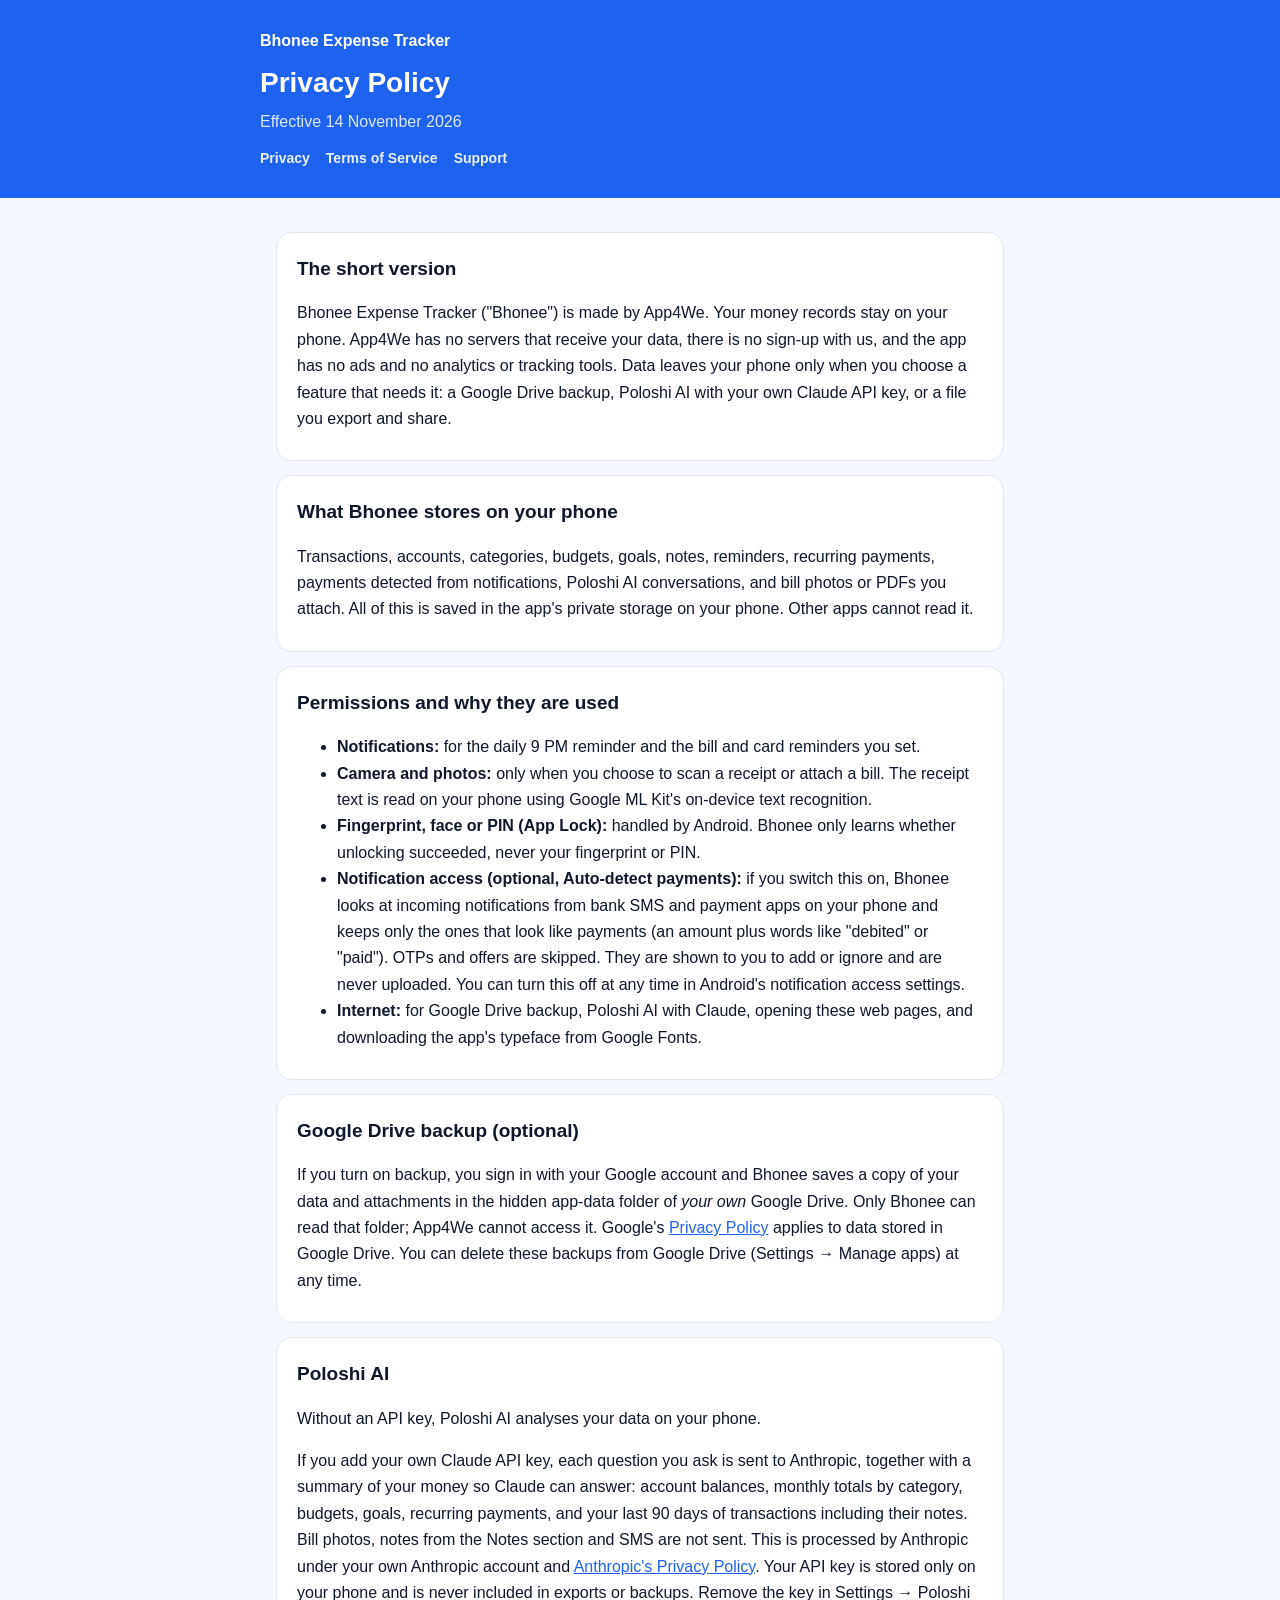
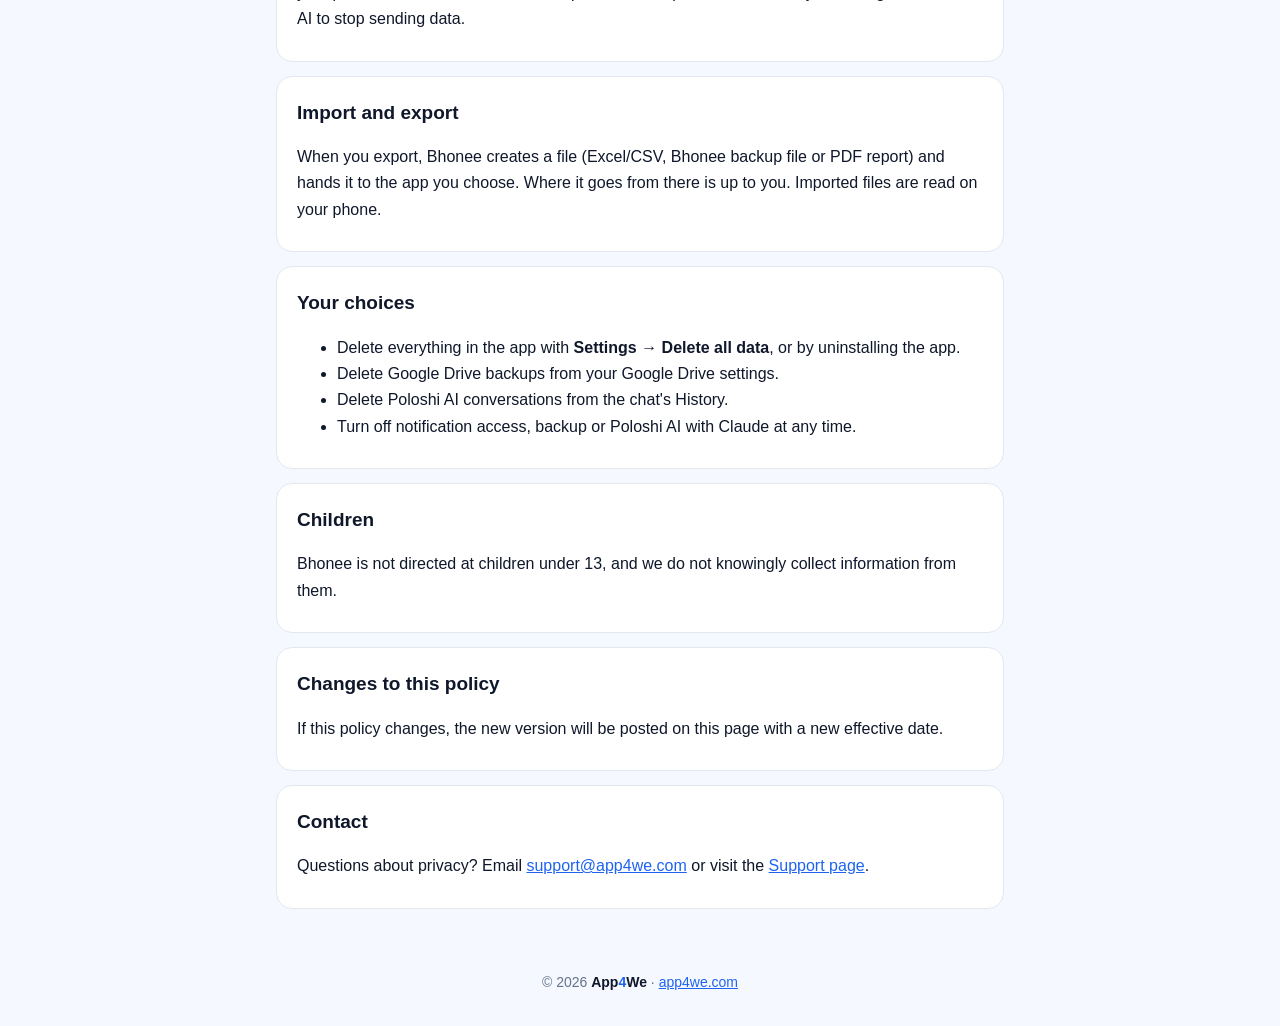
==== Bhoneeexpencetracker/privacy.html @ e9fcf6f7 "Add files via upload" ====
<!doctype html>
<html lang="en">
<head>
<meta charset="utf-8">
<meta name="viewport" content="width=device-width, initial-scale=1">
<title>Privacy Policy · Bhonee Expense Tracker</title>
<meta name="description" content="How Bhonee Expense Tracker by App4We handles your data.">
<style>
  :root { --blue: #1E63F0; --text: #0F172A; --muted: #64748B; --bg: #F5F8FF; --card: #FFFFFF; --line: #E2E8F0; }
  @media (prefers-color-scheme: dark) { :root { --text: #E5E7EB; --muted: #94A3B8; --bg: #0B1220; --card: #111A2E; --line: #1E293B; } }
  * { box-sizing: border-box; }
  body { margin: 0; background: var(--bg); color: var(--text); font: 16px/1.65 -apple-system, "Segoe UI", Roboto, "Helvetica Neue", Arial, sans-serif; }
  header { background: var(--blue); color: #fff; padding: 28px 16px; }
  header .wrap { max-width: 760px; margin: 0 auto; }
  header a { color: #fff; text-decoration: none; font-weight: 700; }
  header h1 { margin: 6px 0 2px; font-size: 28px; }
  header p { margin: 0; opacity: .85; }
  main { max-width: 760px; margin: 0 auto; padding: 20px 16px 40px; }
  section { background: var(--card); border: 1px solid var(--line); border-radius: 16px; padding: 4px 20px 12px; margin: 14px 0; }
  h2 { font-size: 19px; margin: 16px 0 6px; }
  a { color: var(--blue); }
  nav { display: flex; gap: 16px; flex-wrap: wrap; margin-top: 12px; font-size: 14px; }
  nav a { color: #fff; opacity: .9; font-weight: 600; }
  footer { text-align: center; color: var(--muted); font-size: 14px; padding: 8px 16px 32px; }
  .brand b { color: var(--text); } .brand .four { color: var(--blue); font-weight: 800; }
  .muted { color: var(--muted); }
</style>
</head>
<body>
<header>
  <div class="wrap">
    <a href="./">Bhonee Expense Tracker</a>
    <h1>Privacy Policy</h1>
    <p>Effective 14 November 2026</p>
    <nav><a href="privacy.html">Privacy</a><a href="termsofservice.html">Terms of Service</a><a href="support.html">Support</a></nav>
  </div>
</header>
<main>
  <section>
    <h2>The short version</h2>
    <p>Bhonee Expense Tracker ("Bhonee") is made by App4We. Your money records stay on your phone. App4We has no servers that receive your data, there is no sign-up with us, and the app has no ads and no analytics or tracking tools. Data leaves your phone only when you choose a feature that needs it: a Google Drive backup, Poloshi AI with your own Claude API key, or a file you export and share.</p>
  </section>

  <section>
    <h2>What Bhonee stores on your phone</h2>
    <p>Transactions, accounts, categories, budgets, goals, notes, reminders, recurring payments, payments detected from notifications, Poloshi AI conversations, and bill photos or PDFs you attach. All of this is saved in the app's private storage on your phone. Other apps cannot read it.</p>
  </section>

  <section>
    <h2>Permissions and why they are used</h2>
    <ul>
      <li><b>Notifications:</b> for the daily 9 PM reminder and the bill and card reminders you set.</li>
      <li><b>Camera and photos:</b> only when you choose to scan a receipt or attach a bill. The receipt text is read on your phone using Google ML Kit's on-device text recognition.</li>
      <li><b>Fingerprint, face or PIN (App Lock):</b> handled by Android. Bhonee only learns whether unlocking succeeded, never your fingerprint or PIN.</li>
      <li><b>Notification access (optional, Auto-detect payments):</b> if you switch this on, Bhonee looks at incoming notifications from bank SMS and payment apps on your phone and keeps only the ones that look like payments (an amount plus words like "debited" or "paid"). OTPs and offers are skipped. They are shown to you to add or ignore and are never uploaded. You can turn this off at any time in Android's notification access settings.</li>
      <li><b>Internet:</b> for Google Drive backup, Poloshi AI with Claude, opening these web pages, and downloading the app's typeface from Google Fonts.</li>
    </ul>
  </section>

  <section>
    <h2>Google Drive backup (optional)</h2>
    <p>If you turn on backup, you sign in with your Google account and Bhonee saves a copy of your data and attachments in the hidden app-data folder of <i>your own</i> Google Drive. Only Bhonee can read that folder; App4We cannot access it. Google's <a href="https://policies.google.com/privacy">Privacy Policy</a> applies to data stored in Google Drive. You can delete these backups from Google Drive (Settings → Manage apps) at any time.</p>
  </section>

  <section>
    <h2>Poloshi AI</h2>
    <p>Without an API key, Poloshi AI analyses your data on your phone.</p>
    <p>If you add your own Claude API key, each question you ask is sent to Anthropic, together with a summary of your money so Claude can answer: account balances, monthly totals by category, budgets, goals, recurring payments, and your last 90 days of transactions including their notes. Bill photos, notes from the Notes section and SMS are not sent. This is processed by Anthropic under your own Anthropic account and <a href="https://www.anthropic.com/legal/privacy">Anthropic's Privacy Policy</a>. Your API key is stored only on your phone and is never included in exports or backups. Remove the key in Settings → Poloshi AI to stop sending data.</p>
  </section>

  <section>
    <h2>Import and export</h2>
    <p>When you export, Bhonee creates a file (Excel/CSV, Bhonee backup file or PDF report) and hands it to the app you choose. Where it goes from there is up to you. Imported files are read on your phone.</p>
  </section>

  <section>
    <h2>Your choices</h2>
    <ul>
      <li>Delete everything in the app with <b>Settings → Delete all data</b>, or by uninstalling the app.</li>
      <li>Delete Google Drive backups from your Google Drive settings.</li>
      <li>Delete Poloshi AI conversations from the chat's History.</li>
      <li>Turn off notification access, backup or Poloshi AI with Claude at any time.</li>
    </ul>
  </section>

  <section>
    <h2>Children</h2>
    <p>Bhonee is not directed at children under 13, and we do not knowingly collect information from them.</p>
  </section>

  <section>
    <h2>Changes to this policy</h2>
    <p>If this policy changes, the new version will be posted on this page with a new effective date.</p>
  </section>

  <section>
    <h2>Contact</h2>
    <p>Questions about privacy? Email <a href="mailto:support@app4we.com">support@app4we.com</a> or visit the <a href="support.html">Support page</a>.</p>
  </section>
</main>
<footer>
  © 2026 <span class="brand"><b>App</b><span class="four">4</span><b>We</b></span> · <a href="https://app4we.com">app4we.com</a>
</footer>
</body>
</html>
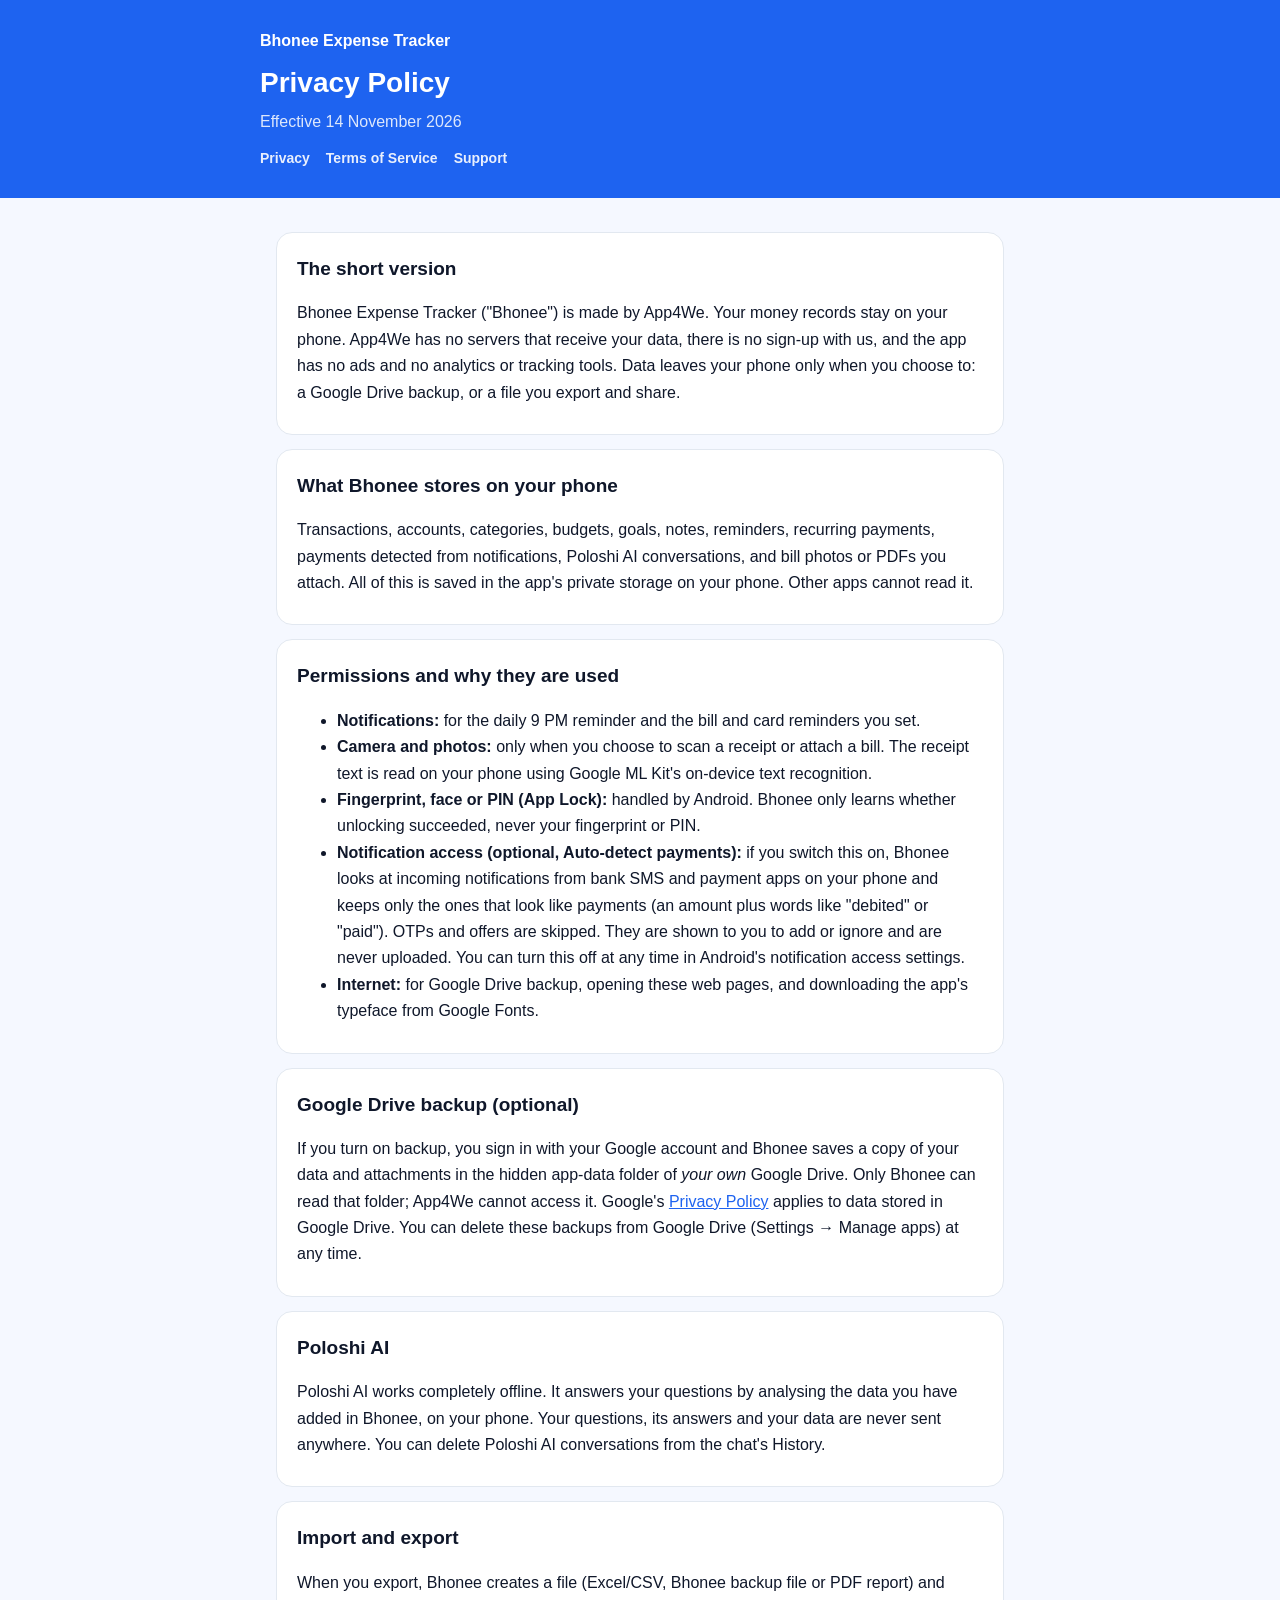
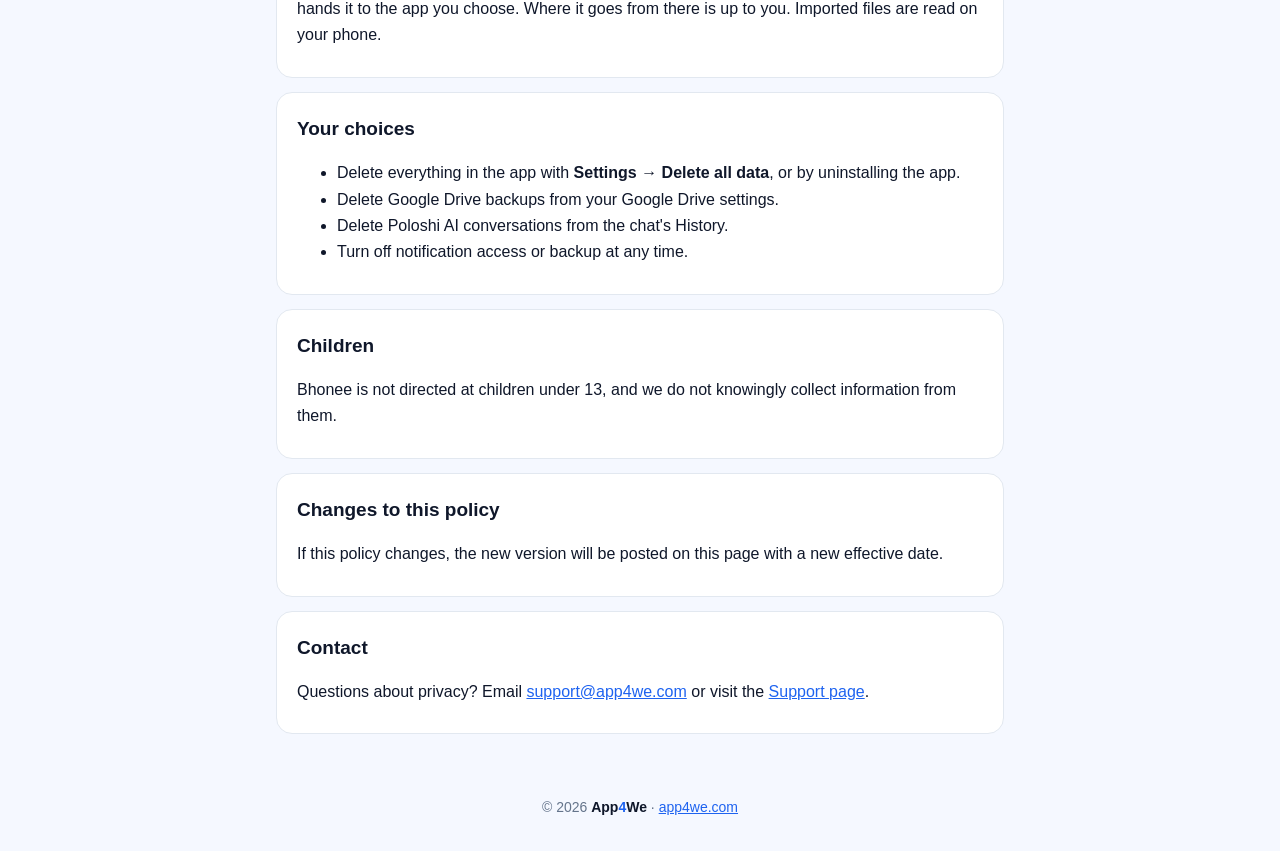
==== commit 39f71d99: "Update privacy.html" ====
--- a/Bhoneeexpencetracker/privacy.html
+++ b/Bhoneeexpencetracker/privacy.html
@@ -38,7 +38,7 @@
 <main>
   <section>
     <h2>The short version</h2>
-    <p>Bhonee Expense Tracker ("Bhonee") is made by App4We. Your money records stay on your phone. App4We has no servers that receive your data, there is no sign-up with us, and the app has no ads and no analytics or tracking tools. Data leaves your phone only when you choose a feature that needs it: a Google Drive backup, Poloshi AI with your own Claude API key, or a file you export and share.</p>
+    <p>Bhonee Expense Tracker ("Bhonee") is made by App4We. Your money records stay on your phone. App4We has no servers that receive your data, there is no sign-up with us, and the app has no ads and no analytics or tracking tools. Data leaves your phone only when you choose to: a Google Drive backup, or a file you export and share.</p>
   </section>
 
   <section>
@@ -53,7 +53,7 @@
       <li><b>Camera and photos:</b> only when you choose to scan a receipt or attach a bill. The receipt text is read on your phone using Google ML Kit's on-device text recognition.</li>
       <li><b>Fingerprint, face or PIN (App Lock):</b> handled by Android. Bhonee only learns whether unlocking succeeded, never your fingerprint or PIN.</li>
       <li><b>Notification access (optional, Auto-detect payments):</b> if you switch this on, Bhonee looks at incoming notifications from bank SMS and payment apps on your phone and keeps only the ones that look like payments (an amount plus words like "debited" or "paid"). OTPs and offers are skipped. They are shown to you to add or ignore and are never uploaded. You can turn this off at any time in Android's notification access settings.</li>
-      <li><b>Internet:</b> for Google Drive backup, Poloshi AI with Claude, opening these web pages, and downloading the app's typeface from Google Fonts.</li>
+      <li><b>Internet:</b> for Google Drive backup, opening these web pages, and downloading the app's typeface from Google Fonts.</li>
     </ul>
   </section>
 
@@ -64,8 +64,7 @@
 
   <section>
     <h2>Poloshi AI</h2>
-    <p>Without an API key, Poloshi AI analyses your data on your phone.</p>
-    <p>If you add your own Claude API key, each question you ask is sent to Anthropic, together with a summary of your money so Claude can answer: account balances, monthly totals by category, budgets, goals, recurring payments, and your last 90 days of transactions including their notes. Bill photos, notes from the Notes section and SMS are not sent. This is processed by Anthropic under your own Anthropic account and <a href="https://www.anthropic.com/legal/privacy">Anthropic's Privacy Policy</a>. Your API key is stored only on your phone and is never included in exports or backups. Remove the key in Settings → Poloshi AI to stop sending data.</p>
+    <p>Poloshi AI works completely offline. It answers your questions by analysing the data you have added in Bhonee, on your phone. Your questions, its answers and your data are never sent anywhere. You can delete Poloshi AI conversations from the chat's History.</p>
   </section>
 
   <section>
@@ -79,7 +78,7 @@
       <li>Delete everything in the app with <b>Settings → Delete all data</b>, or by uninstalling the app.</li>
       <li>Delete Google Drive backups from your Google Drive settings.</li>
       <li>Delete Poloshi AI conversations from the chat's History.</li>
-      <li>Turn off notification access, backup or Poloshi AI with Claude at any time.</li>
+      <li>Turn off notification access or backup at any time.</li>
     </ul>
   </section>
 
